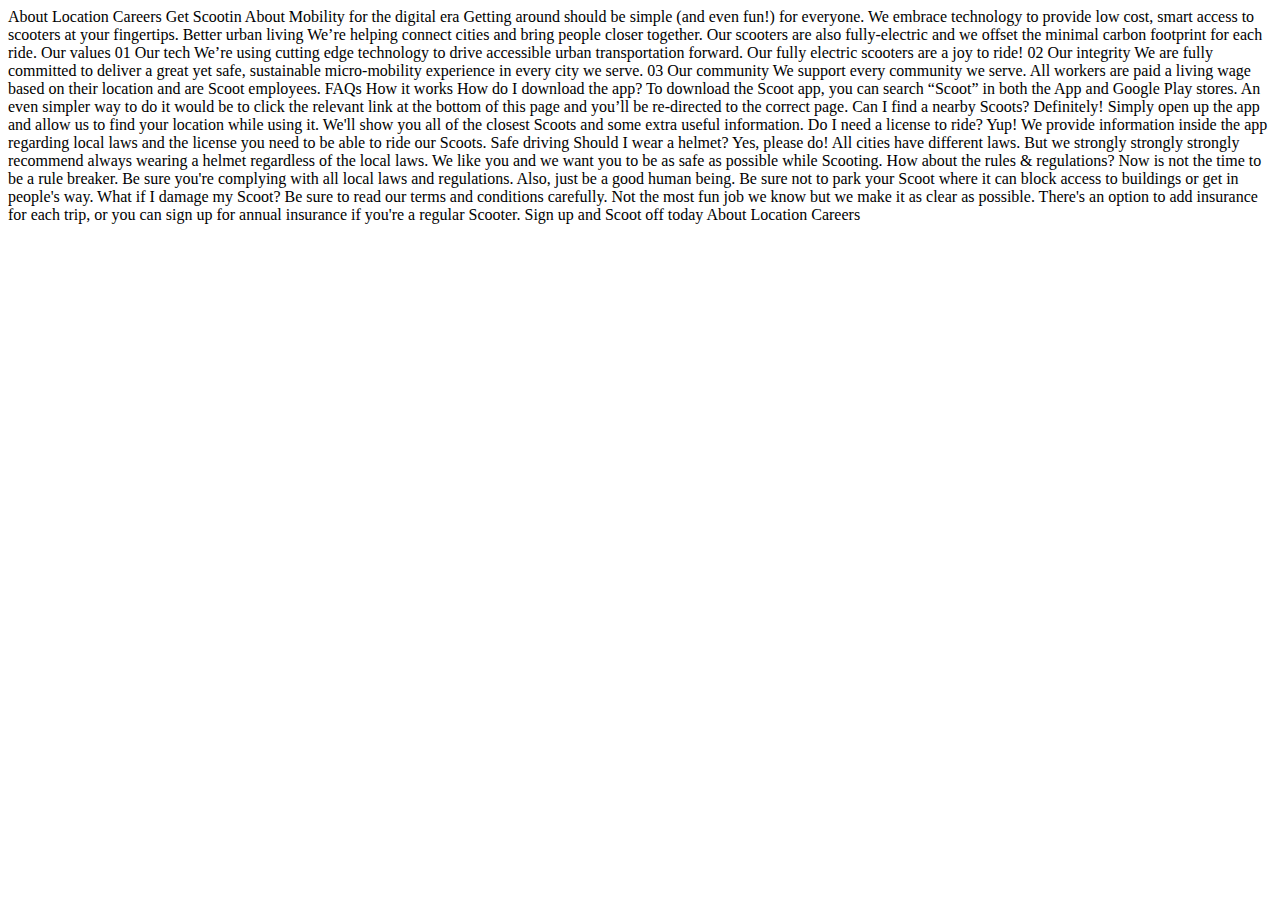
==== starter-code/about.html @ 0453cdbf "First commit" ====
<!DOCTYPE html>
<html lang="en">
<head>
  <meta charset="UTF-8">
  <meta name="viewport" content="width=device-width, initial-scale=1.0">

  <link rel="icon" type="image/png" sizes="32x32" href="./images/favicon-32x32.png">
  
  <title>Frontend Mentor | Scoot About</title>
</head>
<body>

  About
  Location
  Careers

  Get Scootin



  About



  Mobility for the digital era

  Getting around should be simple (and even fun!) for everyone. We embrace technology to 
  provide low cost, smart access to scooters at your fingertips.

  Better urban living

  We’re helping connect cities and bring people closer together. Our scooters are also 
  fully-electric and we offset the minimal carbon footprint for each ride.



  Our values

  01
  Our tech
  We’re using cutting edge technology to drive accessible urban transportation forward. 
  Our fully electric scooters are a joy to ride!

  02
  Our integrity
  We are fully committed to deliver a great yet safe, sustainable micro-mobility experience 
  in every city we serve.

  03
  Our community
  We support every community we serve. All workers are paid a living wage based on their 
  location and are Scoot employees.



  FAQs

  How it works

  How do I download the app?

  To download the Scoot app, you can search “Scoot” in both the App and Google Play stores. 
  An even simpler way to do it would be to click the relevant link at the bottom of this 
  page and you’ll be re-directed to the correct page.

  Can I find a nearby Scoots?

  Definitely! Simply open up the app and allow us to find your location while using it. We'll 
  show you all of the closest Scoots and some extra useful information. 

  Do I need a license to ride?

  Yup! We provide information inside the app regarding local laws and the license you need to be 
  able to ride our Scoots.

  Safe driving

  Should I wear a helmet?

  Yes, please do! All cities have different laws. But we strongly strongly strongly recommend 
  always wearing a helmet regardless of the local laws. We like you and we want you to be as 
  safe as possible while Scooting.

  How about the rules & regulations?

  Now is not the time to be a rule breaker. Be sure you're complying with all local laws and 
  regulations. Also, just be a good human being. Be sure not to park your Scoot where it can 
  block access to buildings or get in people's way.

  What if I damage my Scoot?

  Be sure to read our terms and conditions carefully. Not the most fun job we know but we make 
  it as clear as possible. There's an option to add insurance for each trip, or you can sign 
  up for annual insurance if you're a regular Scooter.

  Sign up and Scoot off today



  About
  Location
  Careers

</body>
</html>
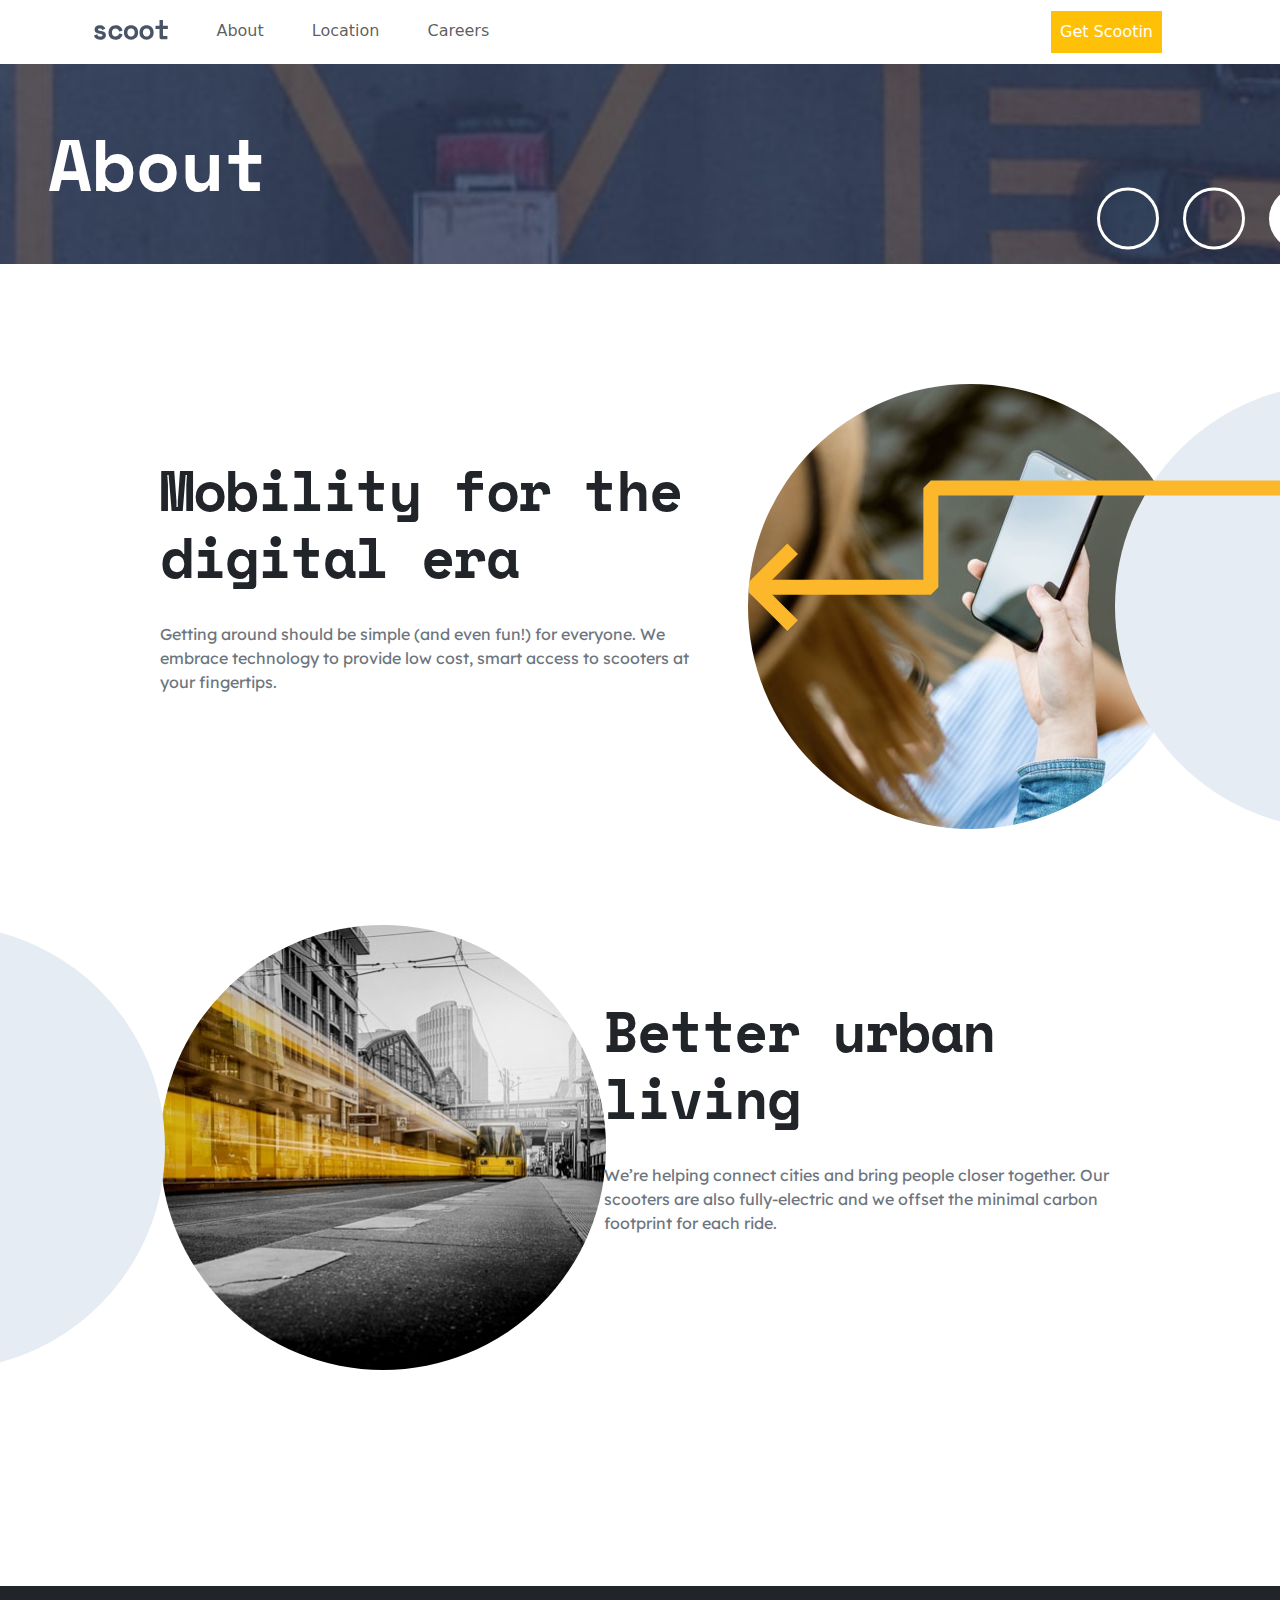
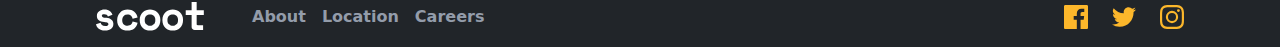
==== commit 5504f808: "Nav Hero and first section fully done" ====
--- a/starter-code/about.html
+++ b/starter-code/about.html
@@ -1,105 +1,209 @@
 <!DOCTYPE html>
 <html lang="en">
-<head>
-  <meta charset="UTF-8">
-  <meta name="viewport" content="width=device-width, initial-scale=1.0">
-
-  <link rel="icon" type="image/png" sizes="32x32" href="./images/favicon-32x32.png">
-  
-  <title>Frontend Mentor | Scoot About</title>
-</head>
-<body>
-
-  About
-  Location
-  Careers
-
-  Get Scootin
-
-
-
-  About
-
-
-
-  Mobility for the digital era
-
-  Getting around should be simple (and even fun!) for everyone. We embrace technology to 
-  provide low cost, smart access to scooters at your fingertips.
-
-  Better urban living
-
-  We’re helping connect cities and bring people closer together. Our scooters are also 
-  fully-electric and we offset the minimal carbon footprint for each ride.
-
-
-
-  Our values
-
-  01
-  Our tech
-  We’re using cutting edge technology to drive accessible urban transportation forward. 
-  Our fully electric scooters are a joy to ride!
-
-  02
-  Our integrity
-  We are fully committed to deliver a great yet safe, sustainable micro-mobility experience 
-  in every city we serve.
-
-  03
-  Our community
-  We support every community we serve. All workers are paid a living wage based on their 
-  location and are Scoot employees.
-
-
-
-  FAQs
-
-  How it works
-
-  How do I download the app?
-
-  To download the Scoot app, you can search “Scoot” in both the App and Google Play stores. 
-  An even simpler way to do it would be to click the relevant link at the bottom of this 
-  page and you’ll be re-directed to the correct page.
-
-  Can I find a nearby Scoots?
-
-  Definitely! Simply open up the app and allow us to find your location while using it. We'll 
-  show you all of the closest Scoots and some extra useful information. 
-
-  Do I need a license to ride?
-
-  Yup! We provide information inside the app regarding local laws and the license you need to be 
-  able to ride our Scoots.
-
-  Safe driving
-
-  Should I wear a helmet?
-
-  Yes, please do! All cities have different laws. But we strongly strongly strongly recommend 
-  always wearing a helmet regardless of the local laws. We like you and we want you to be as 
-  safe as possible while Scooting.
-
-  How about the rules & regulations?
-
-  Now is not the time to be a rule breaker. Be sure you're complying with all local laws and 
-  regulations. Also, just be a good human being. Be sure not to park your Scoot where it can 
-  block access to buildings or get in people's way.
-
-  What if I damage my Scoot?
-
-  Be sure to read our terms and conditions carefully. Not the most fun job we know but we make 
-  it as clear as possible. There's an option to add insurance for each trip, or you can sign 
-  up for annual insurance if you're a regular Scooter.
-
-  Sign up and Scoot off today
-
-
-
-  About
-  Location
-  Careers
-
-</body>
-</html>+  <head>
+    <meta charset="UTF-8" />
+    <meta name="viewport" content="width=device-width, initial-scale=1.0" />
+    <link
+      href="https://cdn.jsdelivr.net/npm/bootstrap@5.3.3/dist/css/bootstrap.min.css"
+      rel="stylesheet"
+      integrity="sha384-QWTKZyjpPEjISv5WaRU9OFeRpok6YctnYmDr5pNlyT2bRjXh0JMhjY6hW+ALEwIH"
+      crossorigin="anonymous"
+    />
+    <link rel="stylesheet" href="index.css" />
+    <link rel="preconnect" href="https://fonts.googleapis.com" />
+    <link rel="preconnect" href="https://fonts.gstatic.com" crossorigin />
+    <link
+      href="https://fonts.googleapis.com/css2?family=Lexend+Deca:wght@100..900&family=Space+Mono:wght@400;700&display=swap"
+      rel="stylesheet"
+    />
+    <script
+      src="https://cdn.jsdelivr.net/npm/bootstrap@5.3.3/dist/js/bootstrap.bundle.min.js"
+      integrity="sha384-YvpcrYf0tY3lHB60NNkmXc5s9fDVZLESaAA55NDzOxhy9GkcIdslK1eN7N6jIeHz"
+      crossorigin="anonymous"
+      defer
+    ></script>
+    <script src="index.js" defer></script>
+    <title>Scoot Homepage</title>
+  </head>
+  <body>
+    <nav class="navbar navbar-expand-md bg-white">
+      <div class="container px-4">
+        <button
+          class="navbar-toggler"
+          role="button"
+          data-bs-toggle="offcanvas"
+          style="border: none; box-shadow: none"
+          data-bs-target="#navbarCanvas"
+          id="burgerMenu"
+        >
+          <img src="assets/icons/hamburger.svg" alt="" />
+        </button>
+
+        <a href="#" class="navbar-brand mb-2"
+          ><img src="assets/logo.svg" height="20px" alt=""
+        /></a>
+
+        <div
+          class="offcanvas offcanvas-start text-bg-dark"
+          tabindex="-1"
+          id="navbarCanvas"
+          aria-labelledby="offcanvasLabel"
+        >
+          <div class="offcanvas-body d-flex flex-column flex-md-row px-4">
+            <ul class="navbar-nav flex-grow-1 gap-md">
+              <li class="nav-item">
+                <a href="" class="nav-link">About</a>
+              </li>
+              <li class="nav-item">
+                <a href="" class="nav-link">Location</a>
+              </li>
+              <li class="nav-item">
+                <a href="" class="nav-link">Careers</a>
+              </li>
+            </ul>
+
+            <button
+              style="color: white"
+              class="btn btn-warning btn-border-no-radius p-2"
+            >
+              Get Scootin
+            </button>
+          </div>
+        </div>
+      </div>
+    </nav>
+    <main>
+      <!-- Hero Section -->
+      <section
+        id="hero-about"
+        class="text-center position-relative d-grid d-md-flex overflow-hidden"
+      >
+        <h1 class="text-white my-auto ms-md-5 display-2 space-mono-bold">
+          About
+        </h1>
+        <div class="position-absolute white-circles">
+          <img src="assets/patterns/white-circles.svg" alt="" />
+        </div>
+      </section>
+      <!-- About Cards Section -->
+      <section class="position-relative overflow-hidden">
+        <!-- section-cards-wrapper -->
+
+        <div class="px-3 mx-3 px-md-5 mx-md-5">
+          <!-- Card 1 -->
+          <div
+            class="card border-0 text-center text-lg-start pb-5 mb-5 px-lg-5 mx-lg-3"
+          >
+            <div class="row g-0 g-lg-5">
+              <div class="col-lg-5 order-lg-2">
+                <img
+                  src="assets/images/digital-era.jpg"
+                  class="card-img-top rounded-circle section-card-image"
+                  alt="Woman watching the mobile"
+                />
+                <div class="first-card-arrow position-absolute">
+                  <img src="assets/patterns/left-downward-arrow.svg" alt="" />
+                </div>
+                <div
+                  class="d-none d-md-block card-white-circle position-absolute top-0"
+                >
+                  <img src="assets/patterns/circle.svg" alt="" />
+                </div>
+              </div>
+              <div class="col-lg-7">
+                <div class="card-body px-0">
+                  <h2
+                    class="card-title display-4 fw-bold pt-5 mt-2 pb-4"
+                    style="letter-spacing: -1.4285714626312256px"
+                  >
+                    Mobility for the digital era
+                  </h2>
+                  <p class="card-text text-secondary">
+                    Getting around should be simple (and even fun!) for
+                    everyone. We embrace technology to provide low cost, smart
+                    access to scooters at your fingertips.
+                  </p>
+                </div>
+              </div>
+            </div>
+          </div>
+          <!-- Card 1 End -->
+          <!-- Card 2  -->
+          <div
+            class="card border-0 text-center text-lg-start pb-5 mb-5 px-lg-5 mx-lg-3"
+          >
+            <div class="row g-0 g-lg-5">
+              <div class="col-lg-5 order-lg-0">
+                <img
+                  src="assets/images/better-living.jpg"
+                  class="card-img-top rounded-circle section-card-image"
+                  alt="City view"
+                />
+                <div class="second-card-arrow position-absolute">
+                  <img
+                    src="assets/patterns/right-arrow.svg"
+                    alt="Yellow arrow pointing on the right side"
+                  />
+                </div>
+                <div
+                  class="d-none d-md-block card-white-circle-left position-absolute top-0"
+                >
+                  <img src="assets/patterns/circle.svg" alt="Gray circle" />
+                </div>
+              </div>
+              <div class="ps-lg-5 col-lg-7">
+                <div class="card-body px-0">
+                  <h2
+                    class="card-title display-4 fw-bold pt-5 mt-2 pb-4"
+                    style="letter-spacing: -1.4285714626312256px"
+                  >
+                    Better urban living
+                  </h2>
+                  <p class="card-text text-secondary">
+                    We’re helping connect cities and bring people closer
+                    together. Our scooters are also fully-electric and we offset
+                    the minimal carbon footprint for each ride.
+                  </p>
+                </div>
+              </div>
+            </div>
+          </div>
+          <!-- Card 2 End -->
+        </div>
+      </section>
+      <!-- Our Values -->
+      <section class="px-3 mx-3">
+        <div></div>
+      </section>
+    </main>
+    <footer class="bg-dark">
+      <div
+        class="px-5 mx-5 pt-5 pb-5 d-flex justify-content-center align-items-center flex-column flex-md-row justify-content-md-start px-md-4 py-md-3 m-md-0 px-lg-5 mx-lg-5"
+      >
+        <div class="pb-4 p-md-0">
+          <img
+            style="filter: invert(100%) brightness(1000%) saturate(100%)"
+            src="assets/logo.svg"
+            alt=""
+          />
+        </div>
+        <ul class="d-grid gap-3 text-center p-0 m-0 d-md-flex ps-md-5">
+          <li><a href="">About</a></li>
+          <li><a href="">Location</a></li>
+          <li><a href="">Careers</a></li>
+        </ul>
+        <ul class="d-flex gap-4 pt-5 px-0 mx-0 p-md-0 m-md-0 ms-md-auto">
+          <li>
+            <a href=""><img src="assets/icons/facebook.svg" alt="" /></a>
+          </li>
+          <li>
+            <a href=""><img src="assets/icons/twitter.svg" alt="" /></a>
+          </li>
+          <li>
+            <a href=""><img src="assets/icons/instagram.svg" alt="" /></a>
+          </li>
+        </ul>
+      </div>
+    </footer>
+  </body>
+</html>
--- a/starter-code/index.css
+++ b/starter-code/index.css
@@ -0,0 +1,413 @@
+/* Colors */
+:root {
+  --custom-yellow: rgb(252, 183, 43);
+  --custom-dark-navy: rgb(73, 85, 103);
+  --custom-dim-grey: rgb(147, 156, 170);
+  --custom-light-grey: rgb(229, 236, 244);
+  --custom-snow: rgb(242, 245, 249);
+  --custom-light-yellow: rgb(255, 244, 223);
+}
+
+/* Typography */
+
+h1,
+h2,
+h3,
+h4,
+h5 {
+  font-family: "Space Mono", sans-serif;
+}
+
+p {
+  font-family: "Lexend Deca", sans-serif;
+  font-weight: 400;
+}
+
+.space-mono-regular {
+  font-family: "Space Mono", monospace;
+  font-weight: 400;
+  font-style: normal;
+}
+
+.space-mono-bold {
+  font-family: "Space Mono", monospace;
+  font-weight: 700;
+  font-style: normal;
+}
+
+.h-text-size-h1-sm {
+  font-family: "Space Mono", monospace;
+  font-size: 2.5rem;
+  line-height: 40px;
+  letter-spacing: -1.7857142686843872px;
+  text-align: center;
+}
+
+.h-text-size-h2 {
+  font-family: "Space Mono", sans-serif;
+  font-weight: 700;
+  font-style: normal;
+  font-size: 3rem;
+  line-height: 48px;
+  letter-spacing: -2.14px;
+}
+
+.h-text-size-h3 {
+  font-family: "Space Mono", sans-serif;
+  font-weight: 700;
+  font-style: normal;
+  line-height: 48px;
+  letter-spacing: -1.79px;
+  color: var(--custom-dark-navy);
+}
+
+.h-text-size-h4 {
+  font-family: "Space Mono", sans-serif;
+  font-weight: 700;
+  font-style: normal;
+  font-size: 1.5rem;
+  line-height: 28px;
+  letter-spacing: -1.07px;
+}
+
+.lexend-deca-400 {
+  font-family: "Lexend Deca", sans-serif;
+  font-optical-sizing: auto;
+  font-weight: 400;
+  font-style: normal;
+  line-height: 25px;
+  font-size: 0.9375rem;
+}
+
+/* Navigation */
+
+.btn-border-no-radius {
+  border-radius: 0;
+}
+
+#navbarCanvas {
+  width: 70%;
+  top: 10%;
+}
+
+.offcanvas-backdrop {
+  top: 10%;
+}
+
+.show a {
+  color: white;
+}
+
+/* Hero */
+
+#hero {
+  background-image: url("assets/images/home-hero-mobile.jpg");
+  background-repeat: no-repeat;
+  background-size: cover;
+  background-position: center;
+  min-height: 650px;
+  overflow: hidden;
+}
+
+/* Sections */
+
+section {
+  margin-bottom: 7.5rem;
+}
+
+.p-32 {
+  padding: 0 2rem;
+}
+
+.px-section {
+  padding: 0 2rem;
+}
+
+/* Button hover */
+
+.btn-brand {
+  margin-top: 2.125rem;
+}
+
+.get-scootin-btn {
+  width: 180px;
+  height: 53px;
+}
+
+.btn.btn-warning:hover {
+  background-color: transparent !important;
+  color: var(--custom-yellow) !important;
+}
+
+.white-circles {
+  display: none;
+}
+
+.right-arrow {
+  right: 55%;
+  bottom: 5%;
+}
+
+/* Cards  */
+
+.first-card-arrow {
+  bottom: 62%;
+  z-index: 1;
+}
+
+.second-card-arrow {
+  top: 0;
+  left: -60%;
+  z-index: 1;
+}
+
+.third-card-arrow {
+  top: 0;
+  left: 30%;
+  z-index: 1;
+}
+
+/* Downloads */
+
+.downloads {
+  background-color: var(--custom-dark-navy);
+}
+
+.downloads h2 {
+  font-size: 2rem;
+  line-height: 32px;
+  letter-spacing: -1.4285714626312256px;
+  font-weight: 700;
+  padding-bottom: 2.5rem;
+}
+
+.app-store {
+  width: 113.58px;
+}
+
+.google-play {
+  width: 130px;
+}
+
+.downloads-semi-circles {
+  top: 50%;
+  right: -47%;
+}
+
+/* footer */
+
+footer a {
+  text-decoration: none;
+  color: var(--custom-dim-grey);
+  font-family: "Space Mono" monospace;
+  font-weight: 700;
+  line-height: 25px;
+  text-align: left;
+}
+
+footer ul li {
+  list-style-type: none;
+  color: red;
+  padding: 0;
+  margin: 0;
+}
+
+/* =========== ABOUT PAGE ============= */
+
+#hero-about {
+  background-image: url("assets/images/about-hero-mobile.jpg");
+  background-repeat: no-repeat;
+  background-size: cover;
+  background-position: center;
+  min-height: 160px;
+}
+
+@media (min-width: 768px) {
+  .px-section {
+    padding: 0 6.0625rem;
+  }
+
+  .gap-md {
+    gap: 2rem;
+  }
+
+  #hero {
+    background-image: url("assets/images/home-hero-tablet.jpg");
+  }
+
+  .p-32 {
+    padding: 0 4.5625rem;
+  }
+
+  .h-text-size-h1-sm {
+    font-size: 3.5rem;
+  }
+
+  .white-circles {
+    display: block;
+    width: 234px;
+    height: 63px;
+    right: -4%;
+    bottom: 7%;
+  }
+
+  /* Gray line in pick section */
+
+  .dark-gray-line {
+    width: 15px;
+    height: 513px;
+    background-color: #e5ecf4;
+    left: 18%;
+    top: -22%;
+    z-index: -1;
+  }
+
+  /* Card Section */
+  .section-card-image {
+    height: 445px;
+    width: auto;
+  }
+
+  .card-white-circle {
+    min-height: 445px;
+    left: 95%;
+  }
+
+  .card-white-circle-left {
+    min-height: 445px;
+    right: 95%;
+  }
+
+  .first-card-arrow {
+    bottom: 50%;
+  }
+
+  .second-card-arrow {
+    right: 35%;
+  }
+
+  .third-card-arrow {
+    top: 10%;
+    left: 50%;
+  }
+
+  .downloads-semi-circles {
+    top: 40%;
+    right: -20%;
+  }
+
+  /* ======== ABOUT PAGE ======= */
+  /* About - Hero */
+
+  #hero-about {
+    background-image: url("assets/images/about-hero-tablet.jpg");
+    min-height: 200px;
+  }
+}
+
+@media (min-width: 1440px) {
+  #hero {
+    background-image: url("assets/images/home-hero-desktop.jpg");
+    background-position: right;
+  }
+
+  .yellow-line {
+    margin-bottom: -5%;
+  }
+
+  .right-arrow {
+    left: 47%;
+    bottom: 24%;
+  }
+
+  .white-circles {
+    display: block;
+    right: -3.5%;
+    bottom: 25%;
+  }
+
+  .hero-main-text {
+    text-align: start;
+    margin-top: 60px;
+  }
+
+  .hero-main-text h1 {
+    text-align: start;
+    width: 500px;
+    height: 112px;
+    margin-left: -10%;
+  }
+
+  .hero-main-text p {
+    width: 400px;
+    height: 100px;
+    font-size: 0, 9375rem;
+    margin-left: -3%;
+  }
+
+  .dark-gray-line {
+    width: 974px;
+    height: 15px;
+    left: 0%;
+    top: 15%;
+  }
+
+  .card-white-circle {
+    min-height: 445px;
+    left: 100%;
+  }
+
+  .card-white-circle-left {
+    min-height: 445px;
+    right: 100%;
+  }
+
+  .first-card-arrow {
+    bottom: 10%;
+    left: 50%;
+  }
+
+  .second-card-arrow {
+    left: -18%;
+  }
+
+  .third-card-arrow {
+    top: 15%;
+    left: 80%;
+  }
+
+  /* Downloads section */
+
+  .downloads-bg {
+    padding: 102px 165px !important;
+  }
+
+  .downloads-bg h2 {
+    width: 415px;
+    height: 96px;
+    font-size: 3rem;
+    line-height: 48px;
+    letter-spacing: -2.142857074737549px;
+    text-align: left;
+  }
+
+  .app-store {
+    width: 159px;
+  }
+
+  .google-play {
+    width: 182px;
+  }
+
+  .downloads-semi-circles {
+    top: 60%;
+    right: -10%;
+  }
+
+  /* ======== ABOUT PAGE ======= */
+  /* About - Hero */
+
+  #hero-about {
+    background-image: url("assets/images/about-hero-desktop.jpg");
+  }
+}
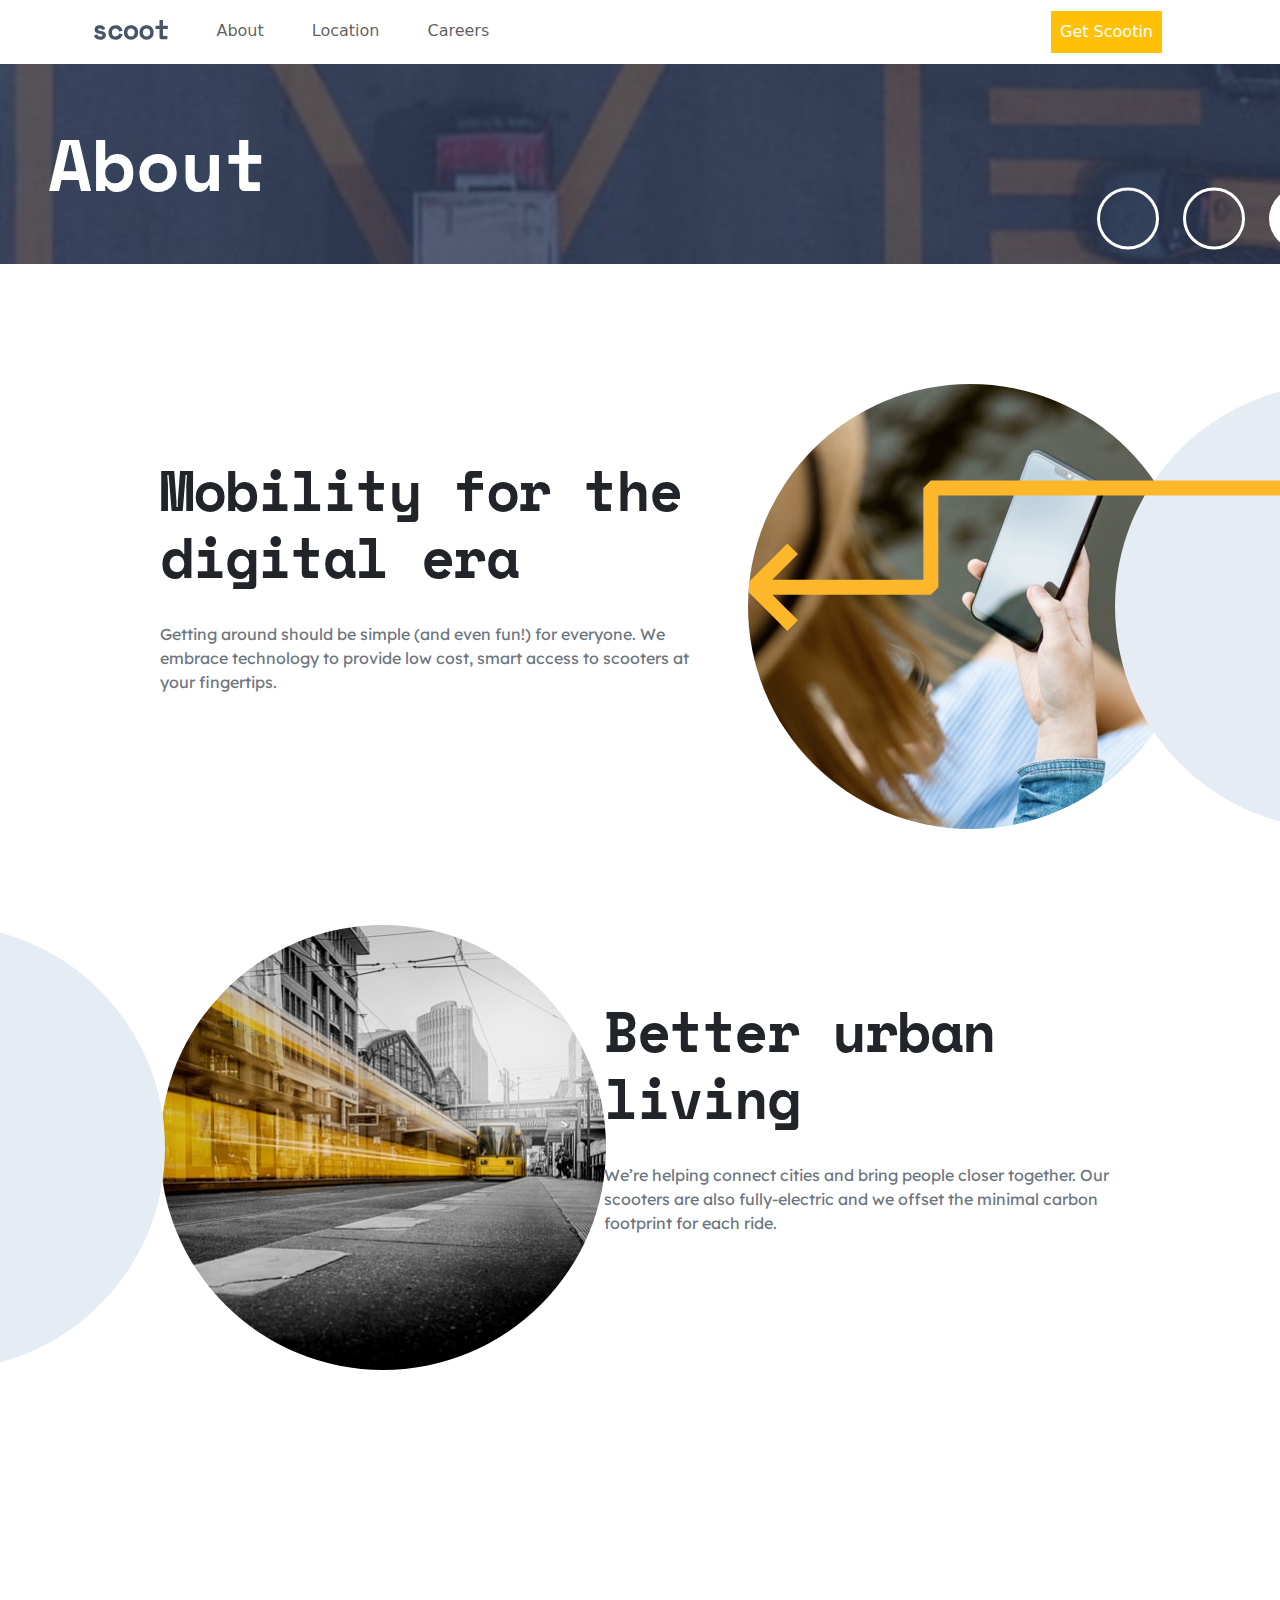
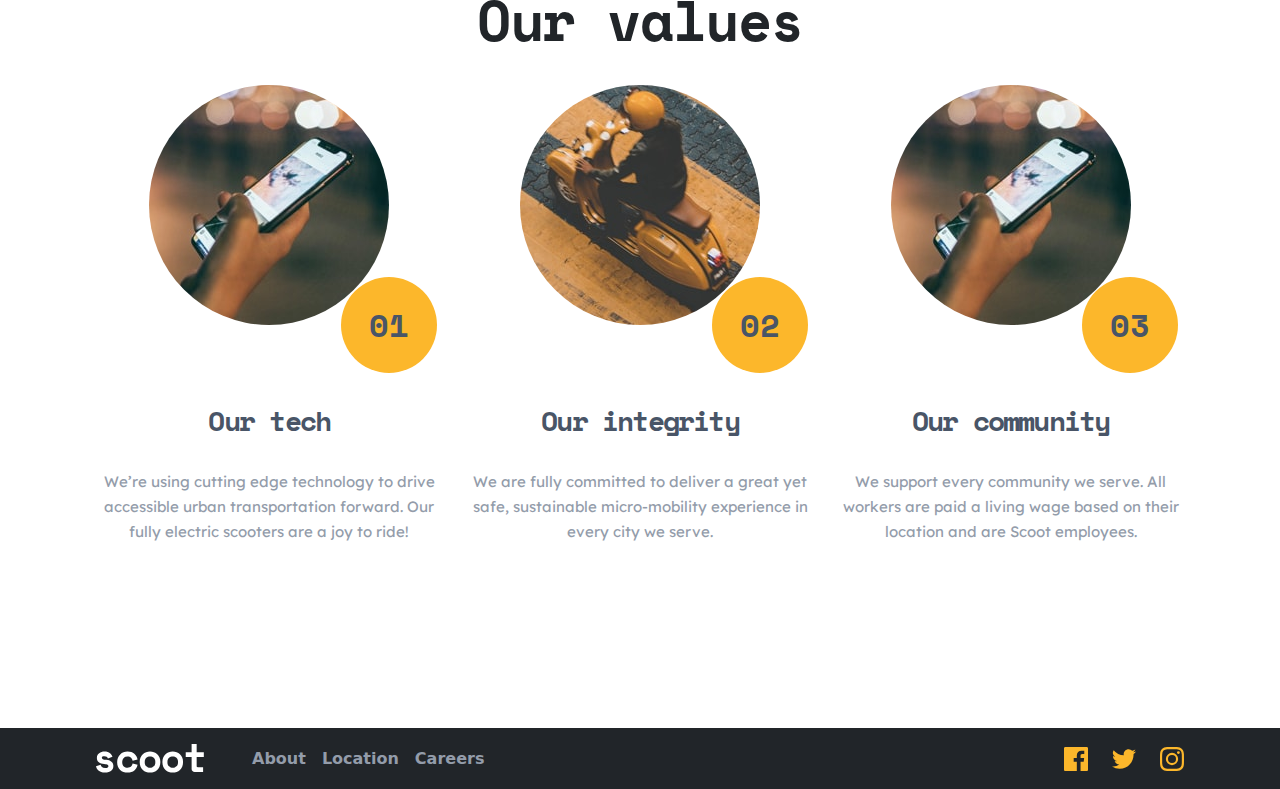
==== commit f796f034: "Values section about-page done" ====
--- a/starter-code/about.html
+++ b/starter-code/about.html
@@ -172,8 +172,109 @@
         </div>
       </section>
       <!-- Our Values -->
-      <section class="px-3 mx-3">
-        <div></div>
+      <section class="px-3 mx-3 px-md-5 mx-md-5 position-relative">
+        <h2
+          class="display-4 fw-bold pb-4 text-center"
+          style="letter-spacing: -1.4285714626312256px"
+        >
+          Our values
+        </h2>
+        <div class="row">
+          <!-- Item 1 -->
+          <div
+            class="text-center pb-5 d-lg-block align-items-md-start text-md-center gap-5 col-lg"
+          >
+            <div class="position-relative mb-4 pb-4">
+              <img
+                class="rounded-circle"
+                src="assets/images/our-tech.jpg"
+                alt=""
+              />
+              <div
+                class="about-yellow-value-circle-first d-grid align-items-center justify-content-center"
+              >
+                <span
+                  class="space-mono-bold fs-2"
+                  style="color: var(--custom-dark-navy)"
+                  >01</span
+                >
+              </div>
+            </div>
+            <div>
+              <h3 class="py-4 m-0 py-md-0 h3 h-text-size-h3 py-lg-4">
+                Our tech
+              </h3>
+              <p class="lexend-deca-400" style="color: var(--custom-dim-grey)">
+                We’re using cutting edge technology to drive accessible urban
+                transportation forward. Our fully electric scooters are a joy to
+                ride!
+              </p>
+            </div>
+          </div>
+          <!-- Item 1 End -->
+          <!-- Item 2  -->
+          <div
+            class="text-center pb-5 d-lg-block align-items-md-start text-md-center gap-5 col-lg"
+          >
+            <div class="position-relative mb-4 pb-4">
+              <img
+                class="rounded-circle"
+                src="assets/images/our-integrity.jpg"
+                alt=""
+              />
+              <div
+                class="about-yellow-value-circle-first d-grid align-items-center justify-content-center"
+              >
+                <span
+                  class="space-mono-bold fs-2"
+                  style="color: var(--custom-dark-navy)"
+                  >02</span
+                >
+              </div>
+            </div>
+            <div>
+              <h3 class="py-4 m-0 py-md-0 h3 h-text-size-h3 py-lg-4">
+                Our integrity
+              </h3>
+              <p class="lexend-deca-400" style="color: var(--custom-dim-grey)">
+                We are fully committed to deliver a great yet safe, sustainable
+                micro-mobility experience in every city we serve.
+              </p>
+            </div>
+          </div>
+          <!-- Item 2 End -->
+          <!-- Item 3 -->
+          <div
+            class="text-center pb-5 d-lg-block align-items-md-start text-md-center gap-5 col-lg"
+          >
+            <div class="position-relative mb-4 pb-4">
+              <img
+                class="rounded-circle"
+                src="assets/images/our-tech.jpg"
+                alt=""
+              />
+              <div
+                class="about-yellow-value-circle-first d-grid align-items-center justify-content-center"
+              >
+                <span
+                  class="space-mono-bold fs-2"
+                  style="color: var(--custom-dark-navy)"
+                  >03</span
+                >
+              </div>
+            </div>
+            <div>
+              <h3 class="py-4 m-0 py-md-0 h3 h-text-size-h3 py-lg-4">
+                Our community
+              </h3>
+              <p class="lexend-deca-400" style="color: var(--custom-dim-grey)">
+                We support every community we serve. All workers are paid a
+                living wage based on their location and are Scoot employees.
+              </p>
+            </div>
+          </div>
+          <!-- Item 3 End -->
+        </div>
       </section>
     </main>
     <footer class="bg-dark">
--- a/starter-code/index.css
+++ b/starter-code/index.css
@@ -222,6 +222,18 @@
   min-height: 160px;
 }
 
+/* About - Section - Our values */
+
+.about-yellow-value-circle-first {
+  position: absolute;
+  width: 96px;
+  height: 96px;
+  background-color: var(--custom-yellow);
+  top: 192px;
+  left: 105px;
+  border-radius: 50%;
+}
+
 @media (min-width: 768px) {
   .px-section {
     padding: 0 6.0625rem;
@@ -303,6 +315,12 @@
     background-image: url("assets/images/about-hero-tablet.jpg");
     min-height: 200px;
   }
+  /* About - Section - Our values */
+
+  .about-yellow-value-circle-first {
+    top: 192px;
+    left: 245px;
+  }
 }
 
 @media (min-width: 1440px) {
@@ -410,4 +428,10 @@
   #hero-about {
     background-image: url("assets/images/about-hero-desktop.jpg");
   }
-}
+
+  /* About - Section - Our values */
+
+  .about-yellow-value-circle-first {
+    left: 150px;
+  }
+}
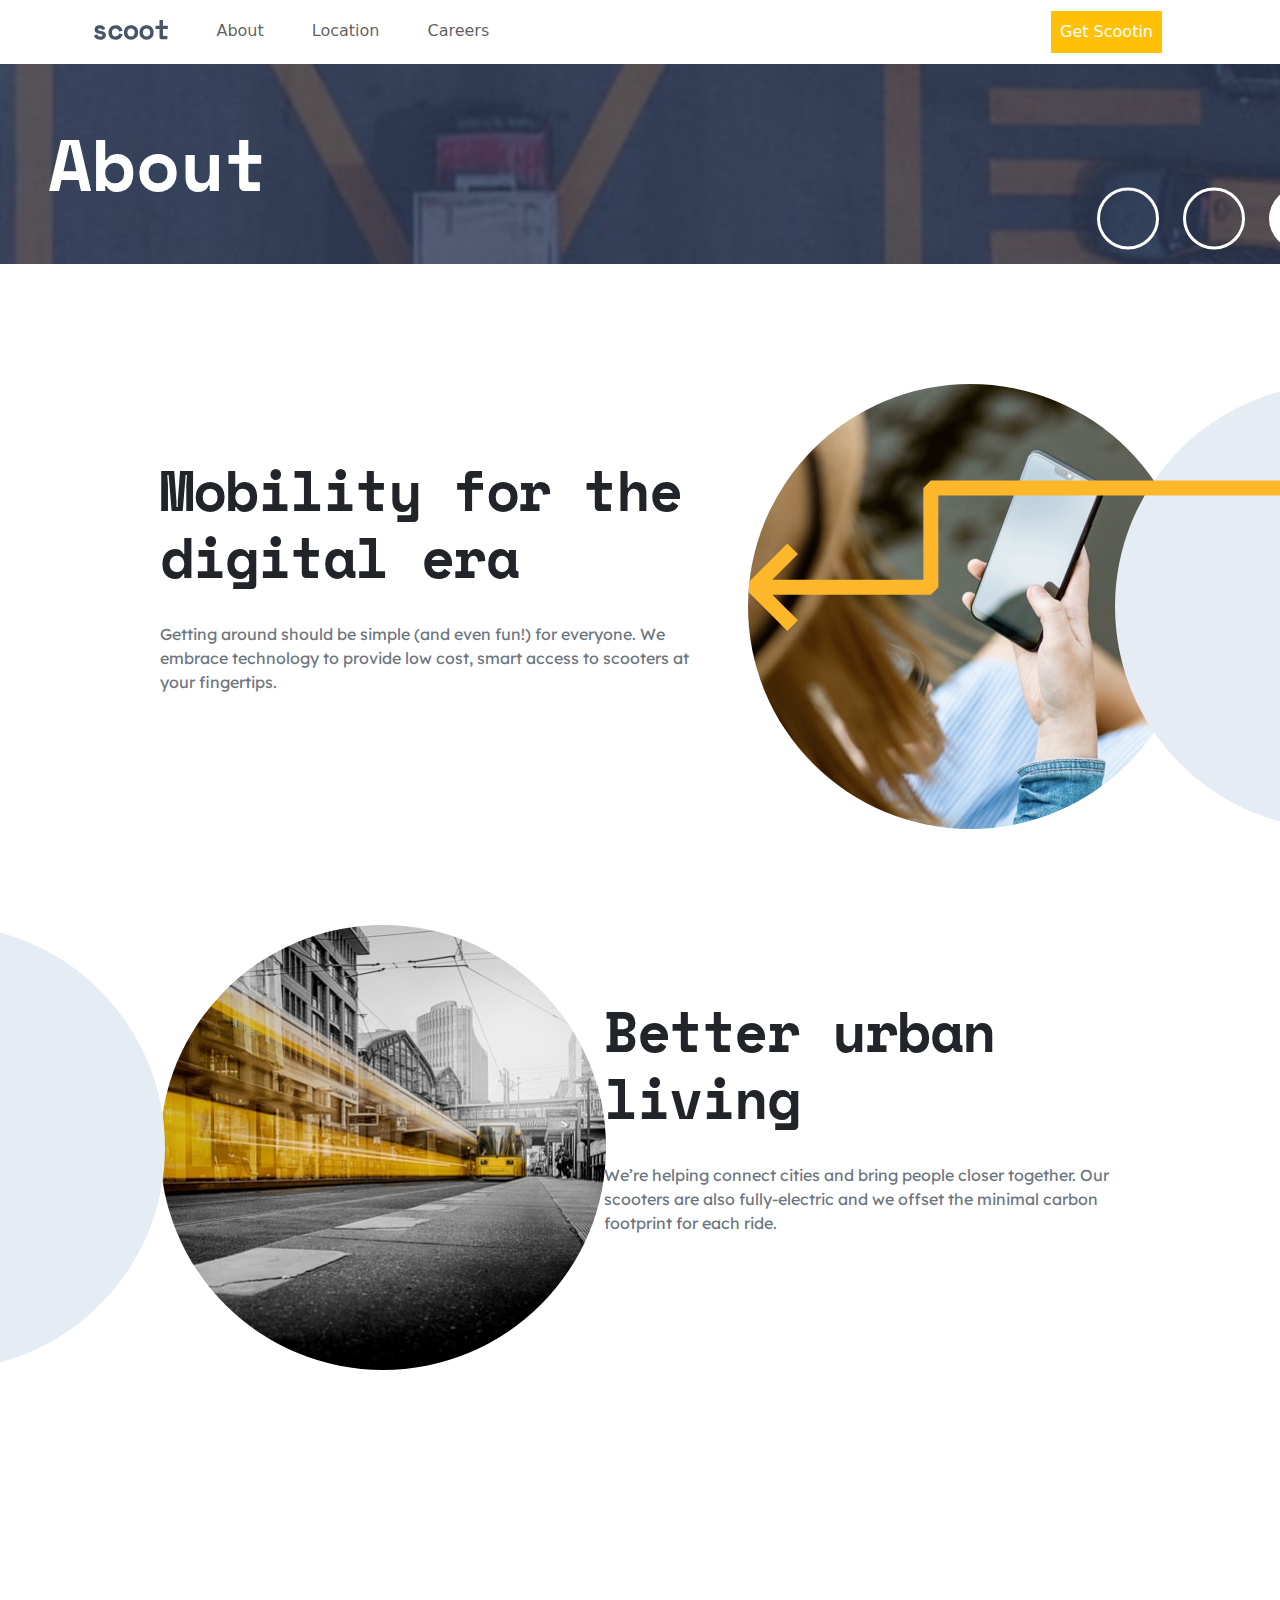
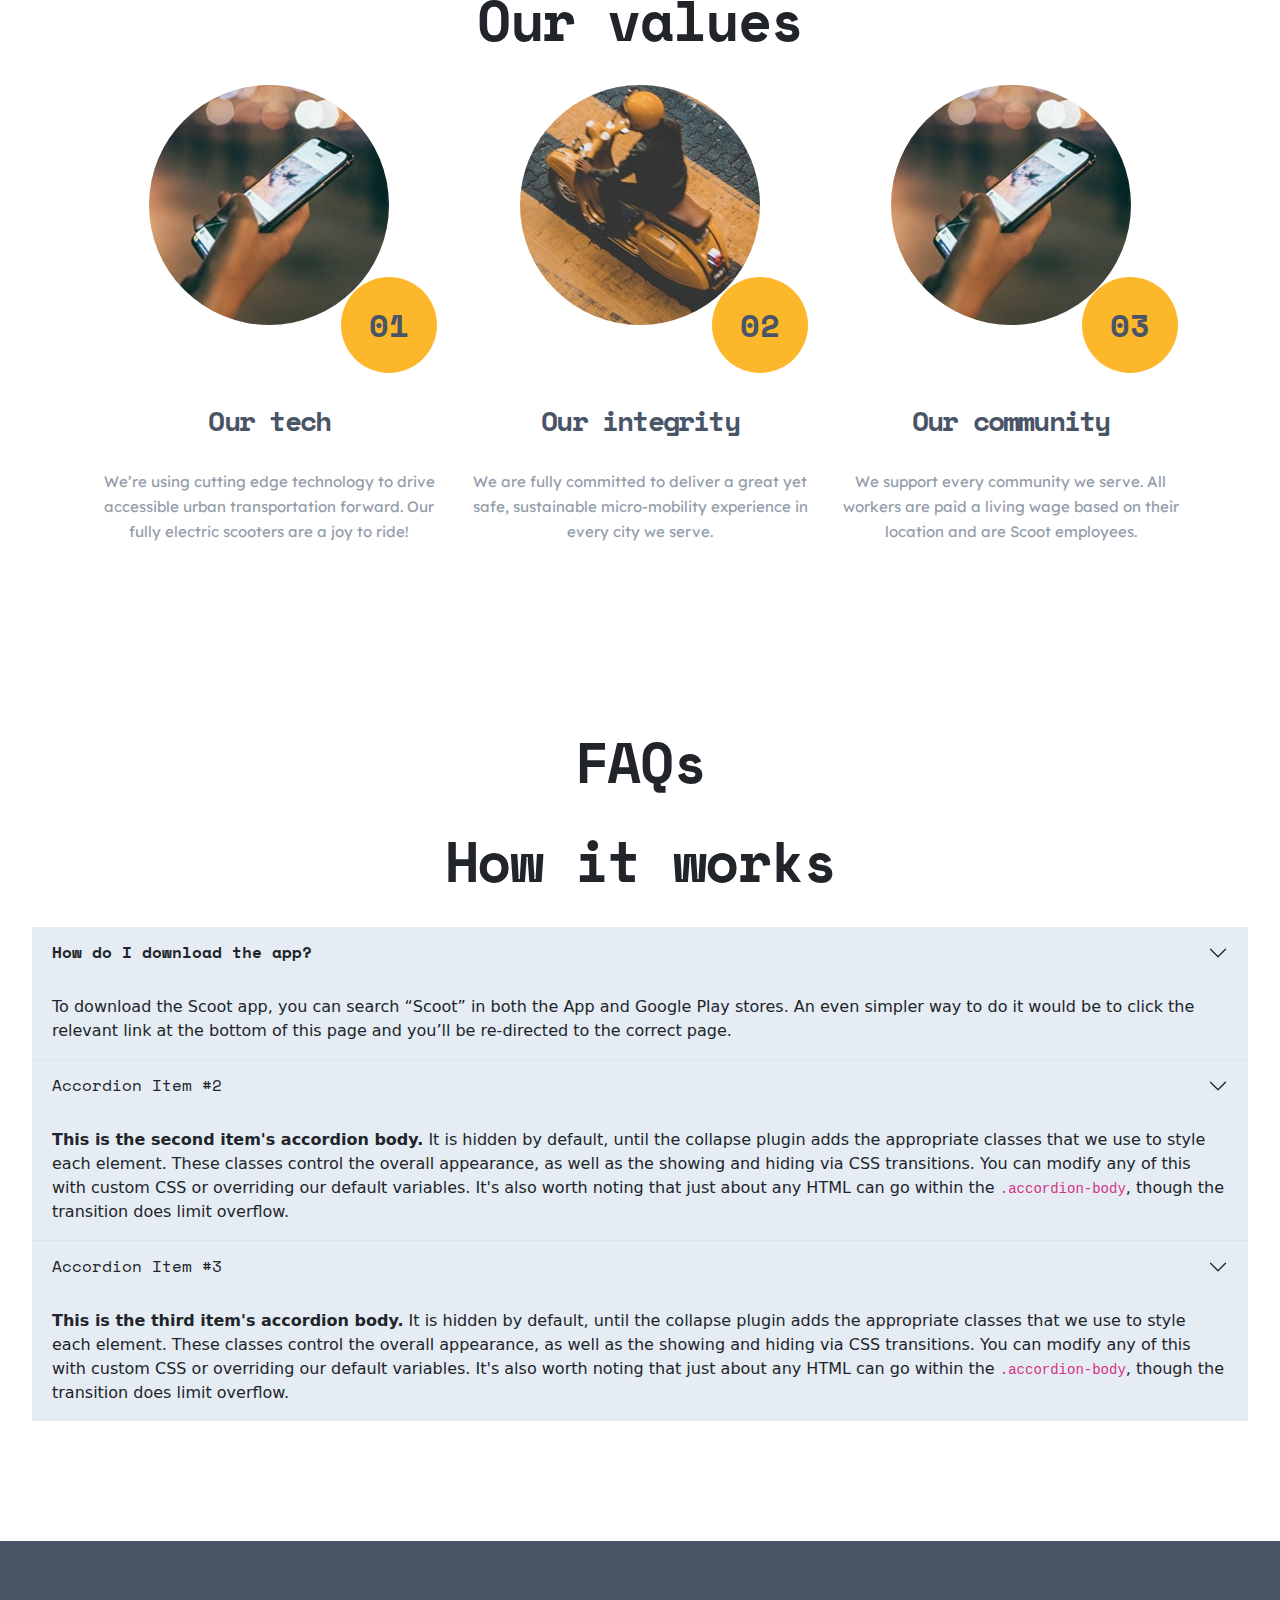
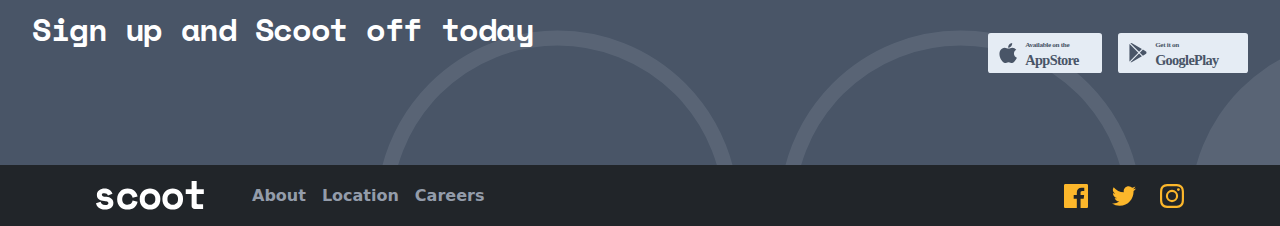
==== commit 2b4df2a5: "Accordion styles done need to change chevron color, make responsives and change texts" ====
--- a/starter-code/about.html
+++ b/starter-code/about.html
@@ -276,6 +276,147 @@
           <!-- Item 3 End -->
         </div>
       </section>
+      <section class="px-3 mx-3">
+        <h2
+          class="display-4 fw-bold pb-4 text-center"
+          style="letter-spacing: -1.4285714626312256px"
+        >
+          FAQs
+        </h2>
+        <div>
+          <h2
+            class="display-4 fw-bold pb-4 text-center"
+            style="letter-spacing: -1.4285714626312256px"
+          >
+            How it works
+          </h2>
+          <div
+            class="accordion accordion-flush"
+            id="accordionFlush"
+            style="
+              --bs-accordion-bg: var(--custom-light-grey);
+              --bs-accordion-btn-focus-box-shadow: ;
+              --bs-accordion-active-color: ;
+              --bs-accordion-active-bg: ;
+            "
+          >
+            <div class="accordion-item">
+              <h2 class="accordion-header" id="flush-headingOne">
+                <button
+                  class="accordion-button collapsed"
+                  type="button"
+                  data-bs-toggle="collapse"
+                  data-bs-target="#flush-collapseOne"
+                  aria-expanded="false"
+                  aria-controls="flush-collapseOne"
+                >
+                  <strong>How do I download the app?</strong>
+                </button>
+              </h2>
+              <div
+                id="flush-collapseOne"
+                class="accordion-collapse collapse show"
+                aria-labelledby="flush-headingOne"
+                data-bs-parent="#accordionFlush"
+              >
+                <div class="accordion-body">
+                  To download the Scoot app, you can search “Scoot” in both the
+                  App and Google Play stores. An even simpler way to do it would
+                  be to click the relevant link at the bottom of this page and
+                  you’ll be re-directed to the correct page.
+                </div>
+              </div>
+            </div>
+            <div class="accordion-item">
+              <h2 class="accordion-header" id="flush-headingTwo">
+                <button
+                  class="accordion-button collapsed"
+                  type="button"
+                  data-bs-toggle="collapse"
+                  data-bs-target="#flush-collapseTwo"
+                  aria-expanded="false"
+                  aria-controls="flush-collapseTwo"
+                >
+                  Accordion Item #2
+                </button>
+              </h2>
+              <div
+                id="flush-collapseTwo"
+                class="accordion-collapse collapse show"
+                aria-labelledby="flush-headingTwo"
+                data-bs-parent="#accordionFlush"
+              >
+                <div class="accordion-body">
+                  <strong>This is the second item's accordion body.</strong> It
+                  is hidden by default, until the collapse plugin adds the
+                  appropriate classes that we use to style each element. These
+                  classes control the overall appearance, as well as the showing
+                  and hiding via CSS transitions. You can modify any of this
+                  with custom CSS or overriding our default variables. It's also
+                  worth noting that just about any HTML can go within the
+                  <code>.accordion-body</code>, though the transition does limit
+                  overflow.
+                </div>
+              </div>
+            </div>
+            <div class="accordion-item">
+              <h2 class="accordion-header" id="flush-headingThree">
+                <button
+                  class="accordion-button collapsed"
+                  type="button"
+                  data-bs-toggle="collapse"
+                  data-bs-target="#flush-collapseThree"
+                  aria-expanded="false"
+                  aria-controls="flush-collapseThree"
+                >
+                  Accordion Item #3
+                </button>
+              </h2>
+              <div
+                id="flush-collapseThree"
+                class="accordion-collapse collapse show"
+                aria-labelledby="flush-headingThree"
+                data-bs-parent="#accordionFlush"
+              >
+                <div class="accordion-body">
+                  <strong>This is the third item's accordion body.</strong> It
+                  is hidden by default, until the collapse plugin adds the
+                  appropriate classes that we use to style each element. These
+                  classes control the overall appearance, as well as the showing
+                  and hiding via CSS transitions. You can modify any of this
+                  with custom CSS or overriding our default variables. It's also
+                  worth noting that just about any HTML can go within the
+                  <code>.accordion-body</code>, though the transition does limit
+                  overflow.
+                </div>
+              </div>
+            </div>
+          </div>
+        </div>
+      </section>
+      <!-- Download section -->
+      <section class="downloads position-relative p-0 m-0 overflow-hidden">
+        <div class="downloads-semi-circles position-absolute">
+          <img src="assets/patterns/semi-circles.svg" alt="" />
+        </div>
+        <div
+          class="px-3 mx-3 py-5 my-4 text-center text-white downloads-bg position-relative d-lg-flex justify-content-lg-between"
+        >
+          <h2 class="display-4">Sign up and Scoot off today</h2>
+          <div class="d-flex gap-3 justify-content-center align-items-center">
+            <div class="app-store">
+              <img class="img-fluid" src="assets/icons/app-store.svg" alt="" />
+            </div>
+            <div class="google-play">
+              <img
+                class="img-fluid"
+                src="assets/icons/google-play.svg"
+                alt=""
+              />
+            </div>
+          </div>
+        </div>
+      </section>
     </main>
     <footer class="bg-dark">
       <div
--- a/starter-code/index.css
+++ b/starter-code/index.css
@@ -234,6 +234,9 @@
   border-radius: 50%;
 }
 
+/* About - Section - Accordion */
+/* Bootstrap design of accordion */
+
 @media (min-width: 768px) {
   .px-section {
     padding: 0 6.0625rem;
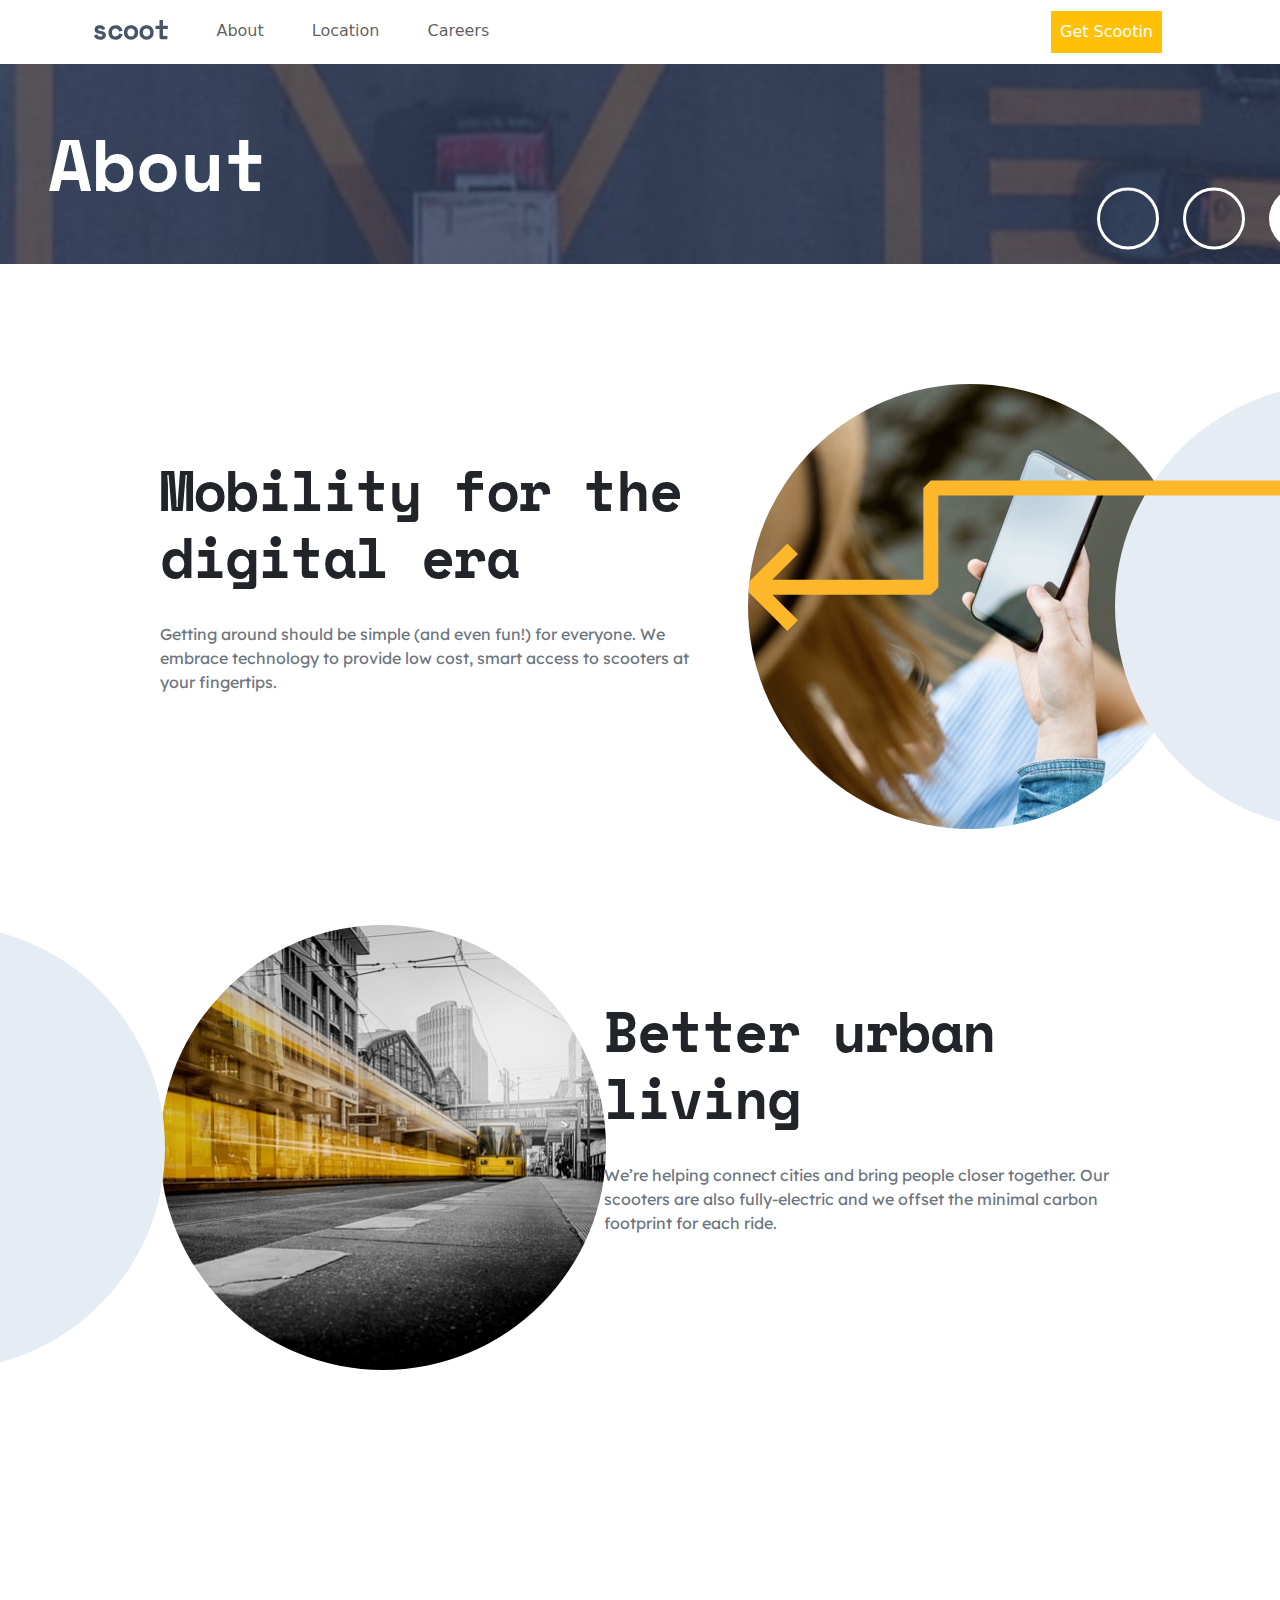
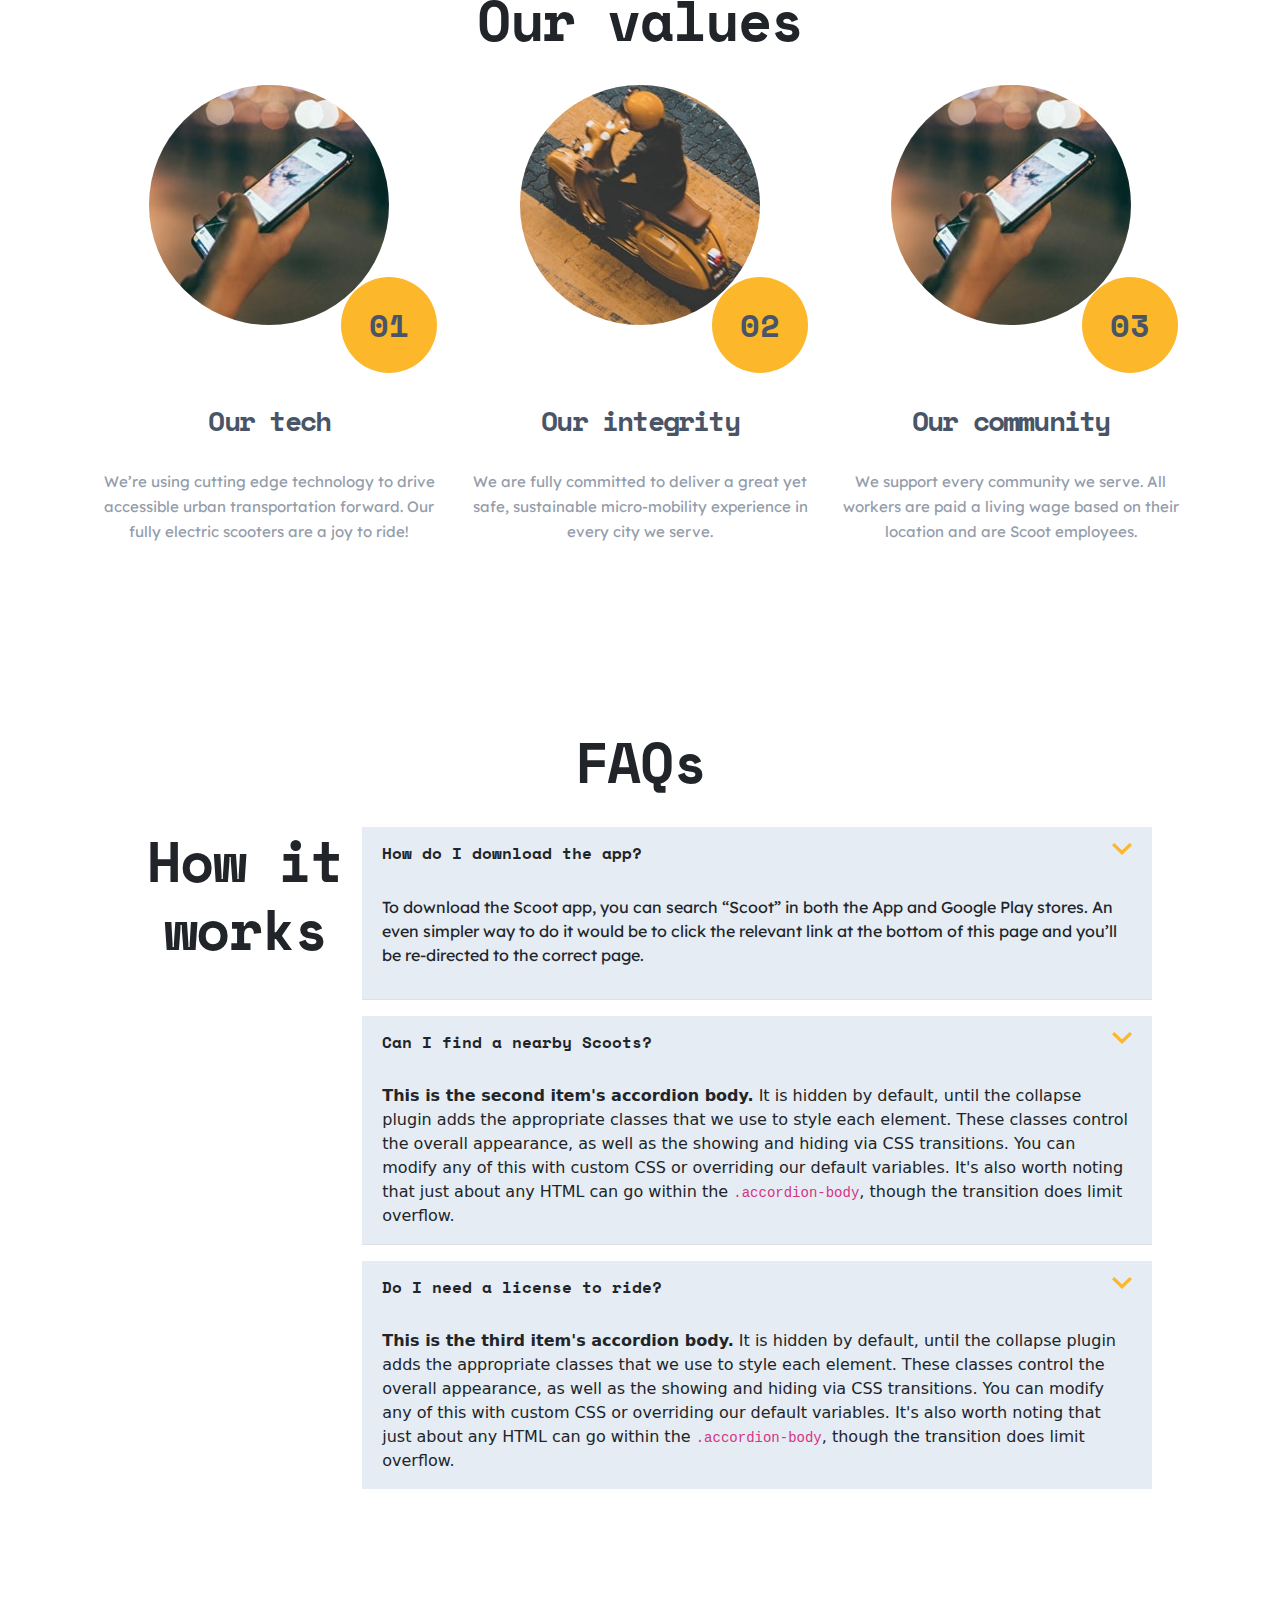
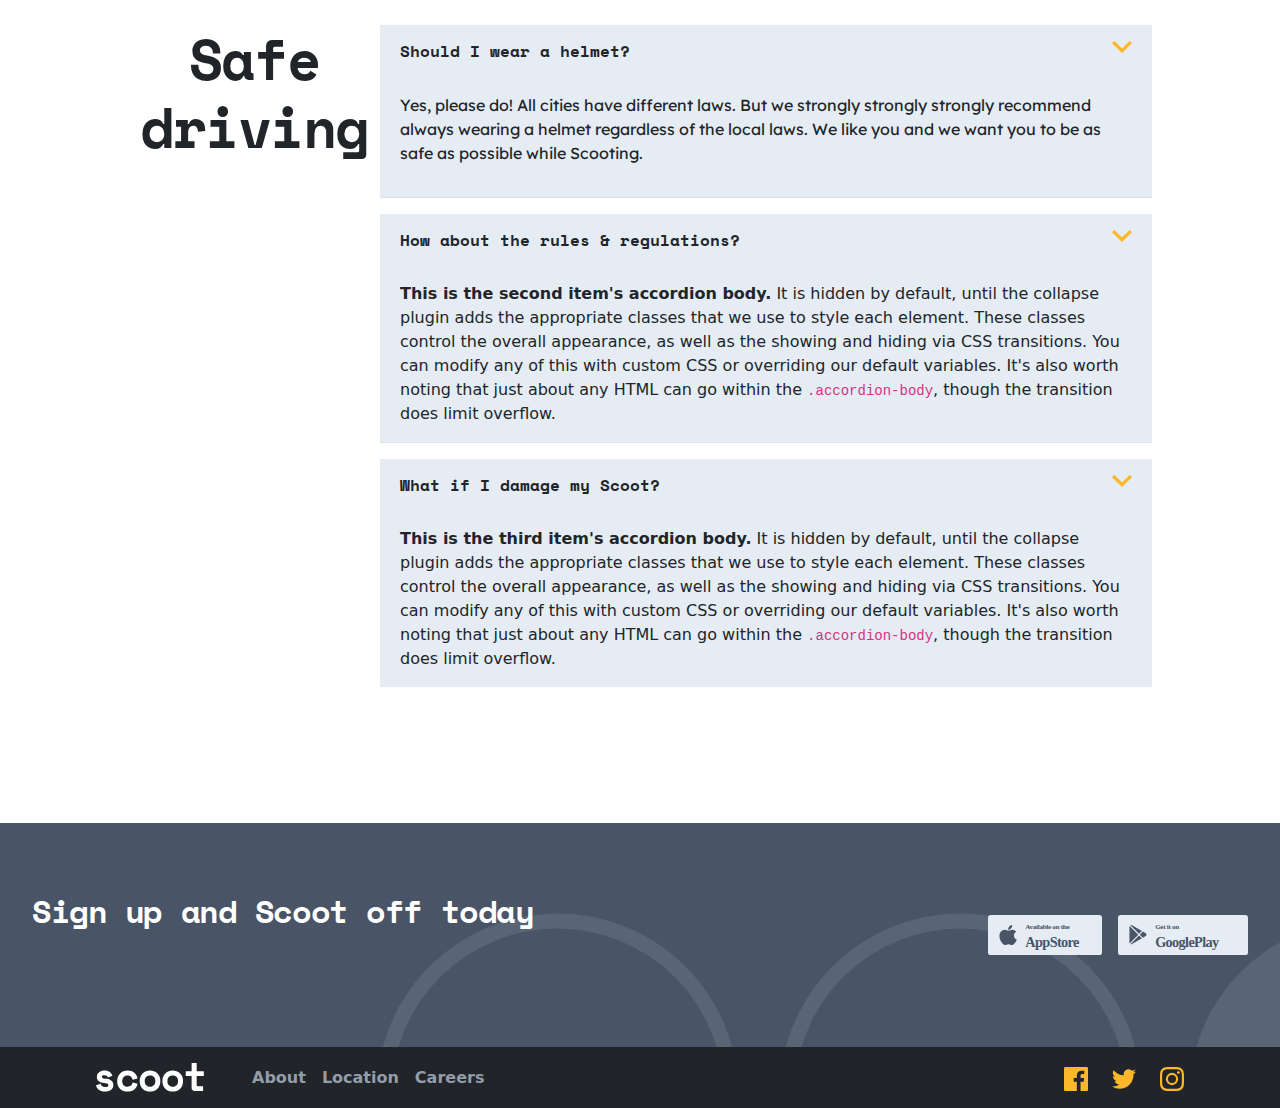
==== commit 1eda4925: "Scoot about page done" ====
--- a/starter-code/about.html
+++ b/starter-code/about.html
@@ -283,13 +283,15 @@
         >
           FAQs
         </h2>
-        <div>
-          <h2
-            class="display-4 fw-bold pb-4 text-center"
-            style="letter-spacing: -1.4285714626312256px"
-          >
-            How it works
-          </h2>
+        <div class="d-lg-flex px-lg-5 mx-lg-5">
+          <div class="container">
+            <h2
+              class="display-4 fw-bold pb-4 text-center"
+              style="letter-spacing: -1.4285714626312256px"
+            >
+              How it works
+            </h2>
+          </div>
           <div
             class="accordion accordion-flush"
             id="accordionFlush"
@@ -320,10 +322,12 @@
                 data-bs-parent="#accordionFlush"
               >
                 <div class="accordion-body">
-                  To download the Scoot app, you can search “Scoot” in both the
-                  App and Google Play stores. An even simpler way to do it would
-                  be to click the relevant link at the bottom of this page and
-                  you’ll be re-directed to the correct page.
+                  <p>
+                    To download the Scoot app, you can search “Scoot” in both
+                    the App and Google Play stores. An even simpler way to do it
+                    would be to click the relevant link at the bottom of this
+                    page and you’ll be re-directed to the correct page.
+                  </p>
                 </div>
               </div>
             </div>
@@ -337,7 +341,7 @@
                   aria-expanded="false"
                   aria-controls="flush-collapseTwo"
                 >
-                  Accordion Item #2
+                  <strong>Can I find a nearby Scoots?</strong>
                 </button>
               </h2>
               <div
@@ -369,7 +373,124 @@
                   aria-expanded="false"
                   aria-controls="flush-collapseThree"
                 >
-                  Accordion Item #3
+                  <strong>Do I need a license to ride?</strong>
+                </button>
+              </h2>
+              <div
+                id="flush-collapseThree"
+                class="accordion-collapse collapse show"
+                aria-labelledby="flush-headingThree"
+                data-bs-parent="#accordionFlush"
+              >
+                <div class="accordion-body">
+                  <strong>This is the third item's accordion body.</strong> It
+                  is hidden by default, until the collapse plugin adds the
+                  appropriate classes that we use to style each element. These
+                  classes control the overall appearance, as well as the showing
+                  and hiding via CSS transitions. You can modify any of this
+                  with custom CSS or overriding our default variables. It's also
+                  worth noting that just about any HTML can go within the
+                  <code>.accordion-body</code>, though the transition does limit
+                  overflow.
+                </div>
+              </div>
+            </div>
+          </div>
+        </div>
+      </section>
+      <!-- Safe Driving Section -->
+      <section class="px-3 mx-3">
+        <div class="d-lg-flex px-lg-5 mx-lg-5">
+          <div class="container">
+            <h2
+              class="display-4 fw-bold pb-4 text-center"
+              style="letter-spacing: -1.4285714626312256px"
+            >
+              Safe driving
+            </h2>
+          </div>
+          <div
+            class="accordion accordion-flush"
+            id="accordionFlush"
+            style="
+              --bs-accordion-bg: var(--custom-light-grey);
+              --bs-accordion-btn-focus-box-shadow: ;
+              --bs-accordion-active-color: ;
+              --bs-accordion-active-bg: ;
+            "
+          >
+            <div class="accordion-item">
+              <h2 class="accordion-header" id="flush-headingOne">
+                <button
+                  class="accordion-button collapsed"
+                  type="button"
+                  data-bs-toggle="collapse"
+                  data-bs-target="#flush-collapseOne"
+                  aria-expanded="false"
+                  aria-controls="flush-collapseOne"
+                >
+                  <strong>Should I wear a helmet?</strong>
+                </button>
+              </h2>
+              <div
+                id="flush-collapseOne"
+                class="accordion-collapse collapse show"
+                aria-labelledby="flush-headingOne"
+                data-bs-parent="#accordionFlush"
+              >
+                <div class="accordion-body">
+                  <p>
+                    Yes, please do! All cities have different laws. But we
+                    strongly strongly strongly recommend always wearing a helmet
+                    regardless of the local laws. We like you and we want you to
+                    be as safe as possible while Scooting.
+                  </p>
+                </div>
+              </div>
+            </div>
+            <div class="accordion-item">
+              <h2 class="accordion-header" id="flush-headingTwo">
+                <button
+                  class="accordion-button collapsed"
+                  type="button"
+                  data-bs-toggle="collapse"
+                  data-bs-target="#flush-collapseTwo"
+                  aria-expanded="false"
+                  aria-controls="flush-collapseTwo"
+                >
+                  <strong>How about the rules & regulations?</strong>
+                </button>
+              </h2>
+              <div
+                id="flush-collapseTwo"
+                class="accordion-collapse collapse show"
+                aria-labelledby="flush-headingTwo"
+                data-bs-parent="#accordionFlush"
+              >
+                <div class="accordion-body">
+                  <strong>This is the second item's accordion body.</strong> It
+                  is hidden by default, until the collapse plugin adds the
+                  appropriate classes that we use to style each element. These
+                  classes control the overall appearance, as well as the showing
+                  and hiding via CSS transitions. You can modify any of this
+                  with custom CSS or overriding our default variables. It's also
+                  worth noting that just about any HTML can go within the
+                  <code>.accordion-body</code>, though the transition does limit
+                  overflow.
+                </div>
+              </div>
+            </div>
+            <div class="accordion-item">
+              <h2 class="accordion-header" id="flush-headingThree">
+                <button
+                  class="accordion-button collapsed"
+                  type="button"
+                  data-bs-toggle="collapse"
+                  data-bs-target="#flush-collapseThree"
+                  aria-expanded="false"
+                  aria-controls="flush-collapseThree"
+                >
+                  <strong>What if I damage my Scoot?</strong>
                 </button>
               </h2>
               <div
--- a/starter-code/index.css
+++ b/starter-code/index.css
@@ -237,6 +237,18 @@
 /* About - Section - Accordion */
 /* Bootstrap design of accordion */
 
+.accordion-item {
+  margin-bottom: 1rem;
+}
+
+.accordion-button::after {
+  background-image: url("data:image/svg+xml,%3Csvg xmlns='http://www.w3.org/2000/svg' width='18' height='12'%3E%3Cpath fill='none' stroke='%23FCB72B' stroke-width='3' d='M1 1l8 8 8-8'/%3E%3C/svg%3E");
+}
+
+.accordion-button:not(.collapsed)::after {
+  background-image: url("data:image/svg+xml,%3Csvg xmlns='http://www.w3.org/2000/svg' width='18' height='12'%3E%3Cpath fill='none' stroke='%23FCB72B' stroke-width='3' d='M1 1l8 8 8-8'/%3E%3C/svg%3E");
+}
+
 @media (min-width: 768px) {
   .px-section {
     padding: 0 6.0625rem;
